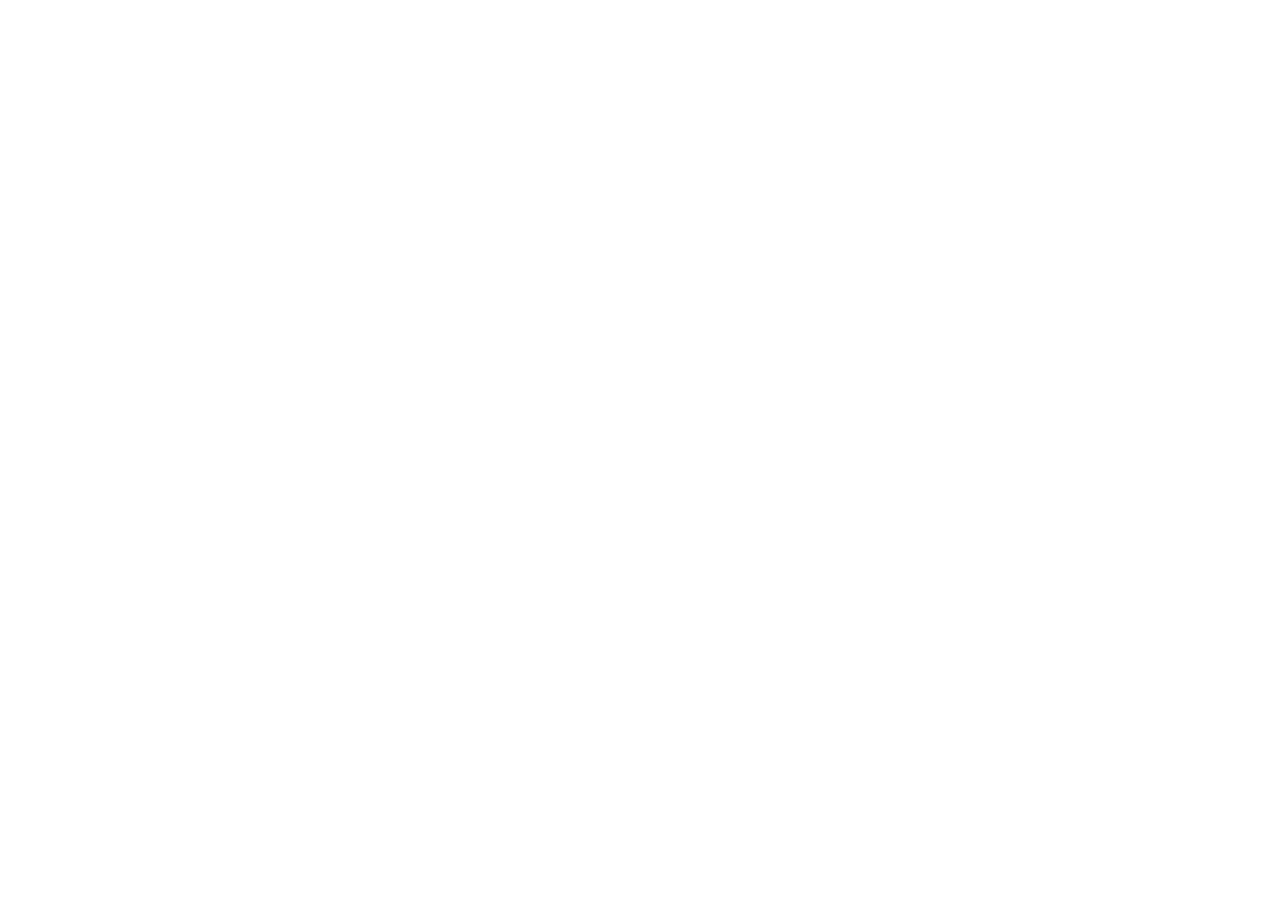
==== com IA/index.html @ d4864483 "Criando pastas e arquivos" ====
<!DOCTYPE html>
<html lang="en">
<head>
    <meta charset="UTF-8">
    <meta name="viewport" content="width=device-width, initial-scale=1.0">
    <title>Document</title>
</head>
<body>
    
</body>
</html>
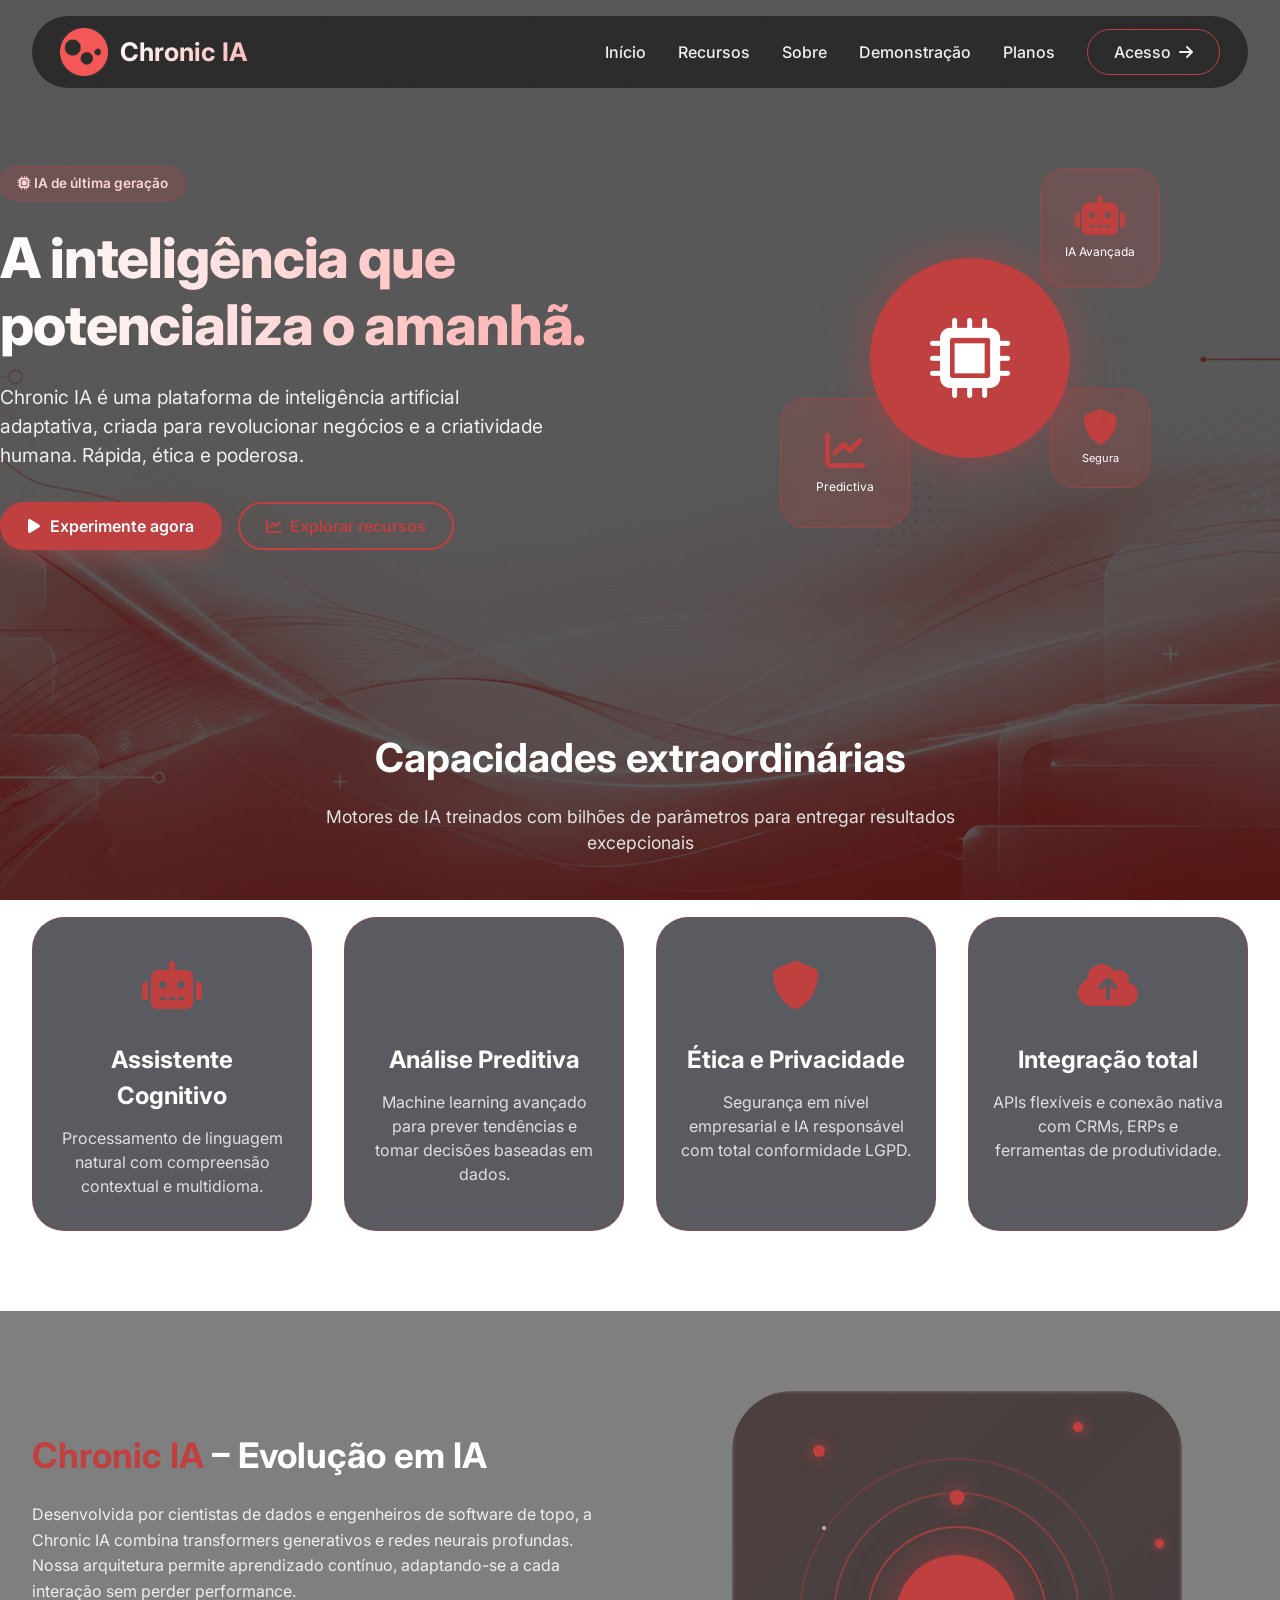
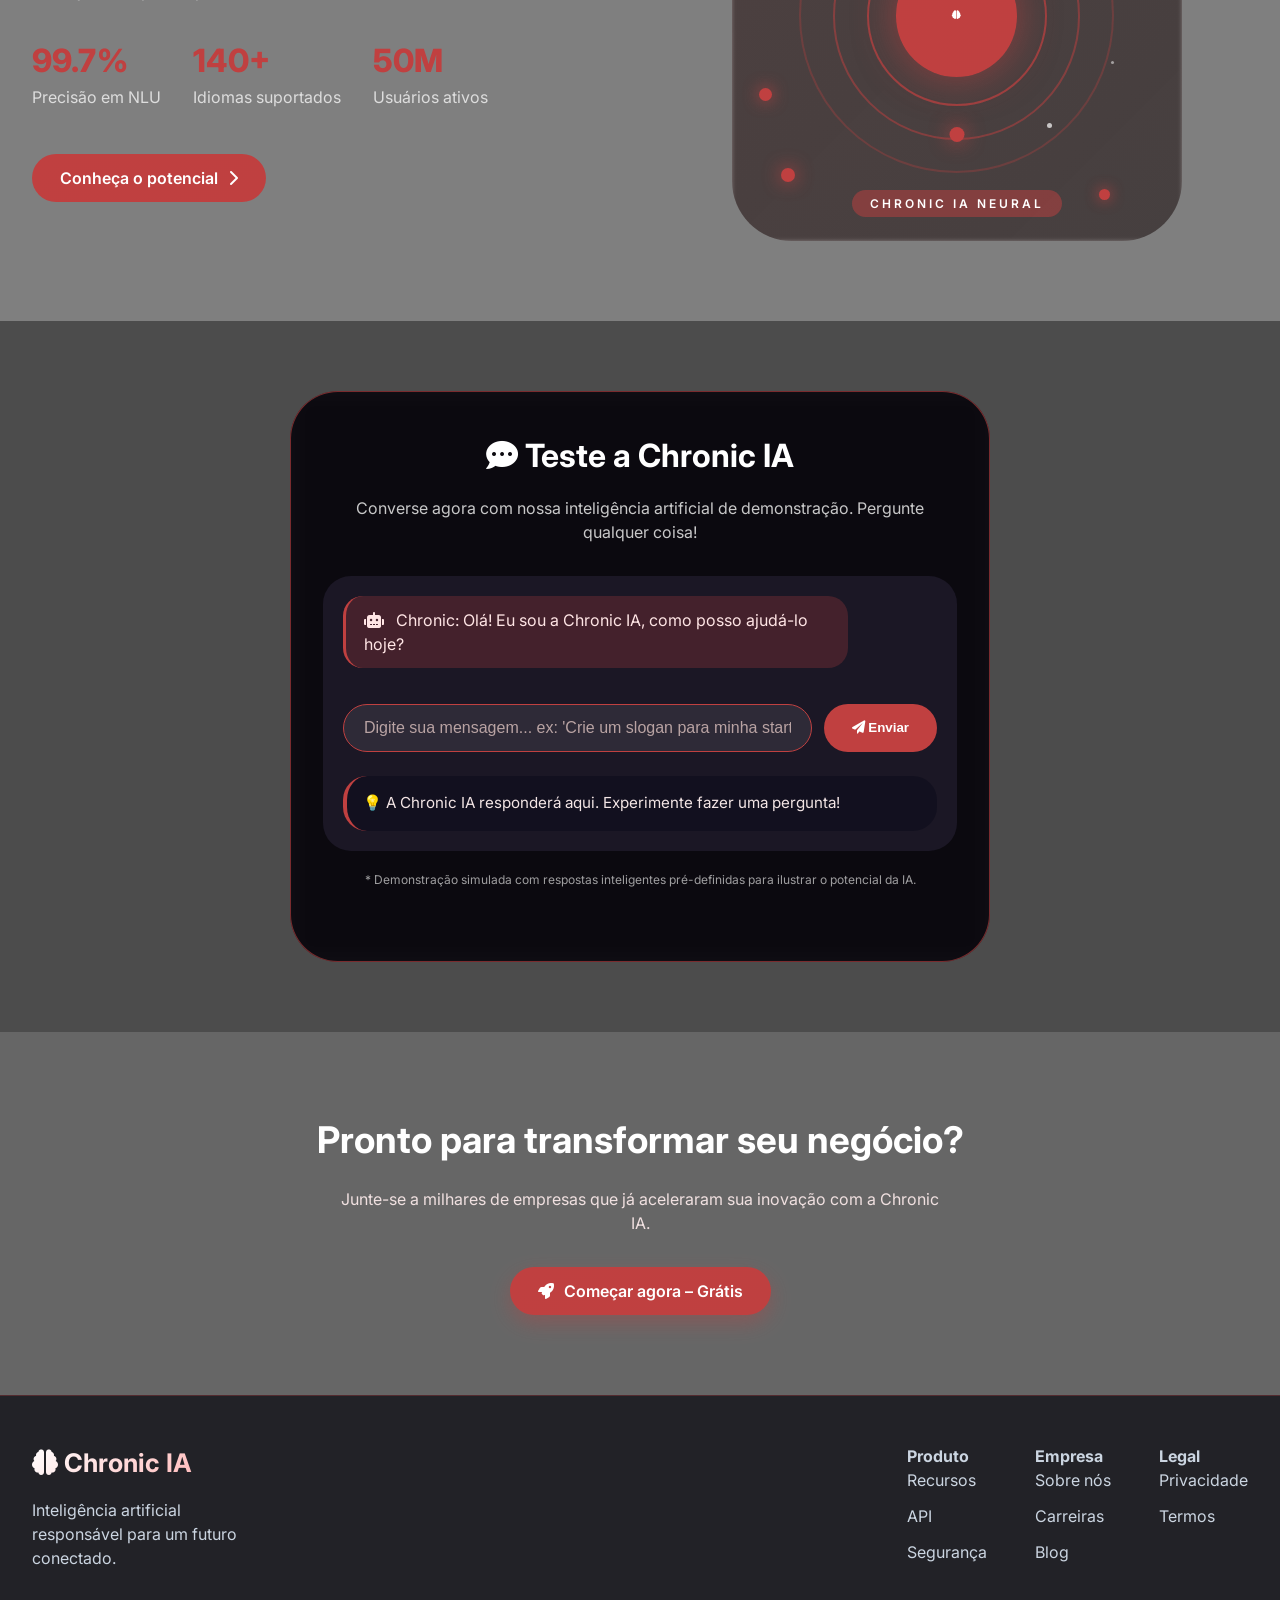
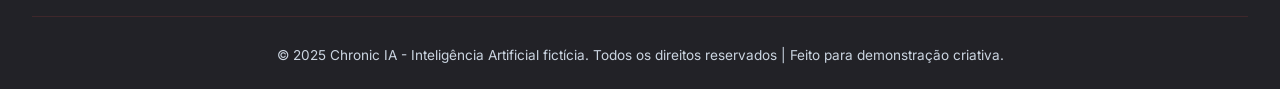
==== commit d6456c05: "Add files via upload Primeiro commit - Site Chronic IA completo" ====
--- a/com IA/index.html
+++ b/com IA/index.html
@@ -1,11 +1,861 @@
-<!DOCTYPE html>
-<html lang="en">
-<head>
-    <meta charset="UTF-8">
-    <meta name="viewport" content="width=device-width, initial-scale=1.0">
-    <title>Document</title>
-</head>
-<body>
-    
-</body>
+<!DOCTYPE html>
+<html lang="pt-br">
+<head>
+    <meta charset="UTF-8">
+    <meta name="viewport" content="width=device-width, initial-scale=1.0, user-scalable=yes">
+    <title>Chronic IA | Inteligência Artificial do Futuro</title>
+    <!-- Google Fonts para tipografia moderna -->
+    <link href="https://fonts.googleapis.com/css2?family=Inter:opsz,wght@14..32,300;14..32,400;14..32,600;14..32,700;14..32,800&display=swap" rel="stylesheet">
+    <!-- Font Awesome 6 (ícones) -->
+    <link rel="stylesheet" href="https://cdnjs.cloudflare.com/ajax/libs/font-awesome/6.0.0-beta3/css/all.min.css">
+    <style>
+        * {
+            margin: 0;
+            padding: 0;
+            box-sizing: border-box;
+        }
+
+        body {
+            font-family: 'Inter', sans-serif;
+            color: #1a202c;
+            line-height: 1.5;
+            scroll-behavior: smooth;
+            background-image: url("com IA/imagem/wallpaper.jpg");
+            background-size: cover;
+            background-position: center;
+            background-attachment: fixed;
+            background-repeat: no-repeat;
+            position: relative;
+        }
+
+        /* Overlay para melhor contraste do texto sobre o wallpaper */
+        body::before {
+            content: '';
+            position: fixed;
+            top: 0;
+            left: 0;
+            width: 100%;
+            height: 100%;
+            background: rgba(0, 0, 0, 0.65);
+            z-index: -1;
+        }
+
+        /* Para garantir que todo o conteúdo fique acima do overlay */
+        section, footer, .container, .navbar, .demo-section, .cta {
+            position: relative;
+            z-index: 2;
+        }
+
+        .container {
+            max-width: 1280px;
+            margin: 0 auto;
+            padding: 0 32px;
+        }
+
+        /* Botões globais */
+        .btn-primary {
+            display: inline-flex;
+            align-items: center;
+            gap: 10px;
+            background: linear-gradient(135deg, #c04040, #bf4040);
+            color: white;
+            font-weight: 600;
+            padding: 12px 28px;
+            border-radius: 40px;
+            text-decoration: none;
+            transition: all 0.3s ease;
+            box-shadow: 0 8px 20px rgba(192, 64, 64, 0.35);
+            border: none;
+            font-size: 1rem;
+            cursor: pointer;
+        }
+
+        .btn-primary:hover {
+            transform: translateY(-3px);
+            box-shadow: 0 15px 30px rgba(192, 64, 64, 0.5);
+            background: linear-gradient(135deg, #b33838, #a83535);
+        }
+
+        .btn-outline {
+            display: inline-flex;
+            align-items: center;
+            gap: 8px;
+            background: transparent;
+            border: 2px solid #c04040;
+            color: #c04040;
+            font-weight: 600;
+            padding: 10px 26px;
+            border-radius: 40px;
+            text-decoration: none;
+            transition: 0.2s;
+        }
+
+        .btn-outline:hover {
+            background: #c04040;
+            color: white;
+            border-color: #c04040;
+        }
+
+        /* Header / Navbar */
+        .navbar {
+            display: flex;
+            justify-content: space-between;
+            align-items: center;
+            flex-wrap: wrap;
+            background: rgba(0, 0, 0, 0.5);
+            backdrop-filter: blur(12px);
+            border-radius: 60px;
+            margin-top: 16px;
+            padding: 12px 28px;
+        }
+
+        .logo {
+            display: flex;
+            align-items: center;
+            gap: 12px;
+            font-size: 1.8rem;
+            font-weight: 800;
+        }
+
+        .logo-img {
+            height: 48px;
+            width: auto;
+            max-width: 180px;
+            object-fit: contain;
+            filter: brightness(1.1);
+        }
+
+        .logo i.fa-brain {
+            display: none;
+        }
+
+        .logo span {
+            font-size: 1.6rem;
+            font-weight: 700;
+            background: linear-gradient(135deg, #fff, #ffb6b6);
+            -webkit-background-clip: text;
+            background-clip: text;
+            color: transparent;
+        }
+
+        .nav-links {
+            display: flex;
+            gap: 32px;
+            align-items: center;
+            flex-wrap: wrap;
+        }
+
+        .nav-links a {
+            text-decoration: none;
+            font-weight: 500;
+            color: #f0f0f0;
+            transition: 0.2s;
+        }
+
+        .nav-links a:hover {
+            color: #ff9f9f;
+        }
+
+        /* Hero Section */
+        .hero {
+            padding: 60px 0 80px 0;
+            display: flex;
+            align-items: center;
+            flex-wrap: wrap;
+            justify-content: space-between;
+            gap: 40px;
+        }
+
+        .hero-content {
+            flex: 1;
+            min-width: 280px;
+            color: white;
+        }
+
+        .badge {
+            background: rgba(192, 64, 64, 0.2);
+            backdrop-filter: blur(4px);
+            color: #ffd6d6;
+            display: inline-block;
+            padding: 6px 16px;
+            border-radius: 40px;
+            font-size: 0.85rem;
+            font-weight: 600;
+            margin-bottom: 24px;
+            border: 1px solid rgba(192, 64, 64, 0.5);
+        }
+
+        .hero-content h1 {
+            font-size: 3.5rem;
+            font-weight: 800;
+            line-height: 1.2;
+            letter-spacing: -0.02em;
+            background: linear-gradient(to right, #ffffff, #ffaaaa);
+            -webkit-background-clip: text;
+            background-clip: text;
+            color: transparent;
+            margin-bottom: 24px;
+        }
+
+        .hero-content p {
+            font-size: 1.2rem;
+            color: #f0f0f0;
+            max-width: 550px;
+            margin-bottom: 32px;
+        }
+
+        .hero-buttons {
+            display: flex;
+            flex-wrap: wrap;
+            gap: 16px;
+        }
+
+        .hero-image {
+            flex: 1;
+            min-width: 280px;
+            display: flex;
+            justify-content: center;
+            align-items: center;
+        }
+
+        /* Features */
+        .features {
+            padding: 80px 0;
+        }
+
+        .section-header {
+            text-align: center;
+            max-width: 700px;
+            margin: 0 auto 60px auto;
+            color: white;
+        }
+
+        .section-header h2 {
+            font-size: 2.5rem;
+            font-weight: 700;
+            margin-bottom: 16px;
+            color: white;
+        }
+
+        .section-header p {
+            font-size: 1.1rem;
+            color: #e2e2e2;
+        }
+
+        .cards-grid {
+            display: grid;
+            grid-template-columns: repeat(auto-fit, minmax(280px, 1fr));
+            gap: 32px;
+        }
+
+        .card {
+            background: rgba(20, 20, 30, 0.7);
+            backdrop-filter: blur(12px);
+            border-radius: 32px;
+            padding: 32px 24px;
+            transition: all 0.3s;
+            border: 1px solid rgba(192, 64, 64, 0.4);
+            text-align: center;
+            color: white;
+        }
+
+        .card:hover {
+            transform: translateY(-8px);
+            border-color: #c04040;
+            background: rgba(30, 30, 45, 0.85);
+            box-shadow: 0 20px 30px -12px rgba(0, 0, 0, 0.4);
+        }
+
+        .card-icon {
+            font-size: 3rem;
+            color: #c04040;
+            margin-bottom: 20px;
+        }
+
+        .card h3 {
+            font-size: 1.5rem;
+            margin-bottom: 12px;
+            color: #fff;
+        }
+
+        .card p {
+            color: #e0e0e0;
+        }
+
+        /* About */
+        .about {
+            padding: 80px 0;
+            background: rgba(0, 0, 0, 0.5);
+            backdrop-filter: blur(8px);
+        }
+
+        .about-content {
+            display: flex;
+            flex-wrap: wrap;
+            align-items: center;
+            gap: 50px;
+        }
+
+        .about-text {
+            flex: 1;
+            color: white;
+        }
+
+        .about-text h2 {
+            font-size: 2.2rem;
+            margin-bottom: 20px;
+            color: white;
+        }
+
+        .about-text p {
+            color: #f0efef;
+            margin-bottom: 24px;
+            font-size: 1rem;
+            line-height: 1.6;
+        }
+
+        .stats {
+            display: flex;
+            gap: 32px;
+            margin: 32px 0 20px;
+            flex-wrap: wrap;
+        }
+
+        .stat-item h4 {
+            font-size: 2rem;
+            font-weight: 800;
+            color: #c04040;
+        }
+
+        .stat-item p {
+            color: #ddd;
+        }
+
+        .about-image {
+            flex: 1;
+            text-align: center;
+            display: flex;
+            justify-content: center;
+            align-items: center;
+        }
+
+        /* Demo */
+        .demo-section {
+            padding: 70px 20px;
+            background: rgba(0, 0, 0, 0.7);
+            backdrop-filter: blur(10px);
+            text-align: center;
+        }
+
+        .demo-card {
+            max-width: 700px;
+            margin: 0 auto;
+            background: rgba(10, 8, 15, 0.85);
+            backdrop-filter: blur(10px);
+            border-radius: 48px;
+            padding: 40px 32px;
+            border: 1px solid rgba(192, 64, 64, 0.6);
+        }
+
+        .demo-card h2 {
+            font-size: 2rem;
+            margin-bottom: 16px;
+            color: white;
+        }
+
+        .demo-card p {
+            opacity: 0.9;
+            margin-bottom: 32px;
+            color: #ddd;
+        }
+
+        .chat-simulator {
+            background: #1e1a2ae0;
+            border-radius: 28px;
+            padding: 20px;
+            text-align: left;
+        }
+
+        .message-bot {
+            background: rgba(192, 64, 64, 0.25);
+            padding: 12px 18px;
+            border-radius: 20px;
+            margin-bottom: 20px;
+            display: inline-block;
+            max-width: 85%;
+            color: #ffe5e5;
+            border-left: 3px solid #c04040;
+        }
+
+        .input-group {
+            display: flex;
+            gap: 12px;
+            margin-top: 16px;
+        }
+
+        .input-group input {
+            flex: 1;
+            padding: 14px 20px;
+            border-radius: 60px;
+            border: none;
+            background: #ffffff15;
+            color: white;
+            font-size: 1rem;
+            outline: none;
+            border: 1px solid #c04040;
+        }
+
+        .input-group input::placeholder {
+            color: #b9a3a3;
+        }
+
+        .input-group button {
+            background: #c04040;
+            border: none;
+            border-radius: 60px;
+            padding: 0 28px;
+            color: white;
+            font-weight: bold;
+            cursor: pointer;
+            transition: 0.2s;
+        }
+
+        .input-group button:hover {
+            background: #bf4040;
+            transform: scale(1.02);
+        }
+
+        .response-area {
+            margin-top: 24px;
+            background: #0a0a1a80;
+            border-radius: 24px;
+            padding: 16px;
+            font-size: 0.95rem;
+            border-left: 4px solid #c04040;
+            color: #f3e5e5;
+        }
+
+        /* CTA */
+        .cta {
+            padding: 80px 20px;
+            text-align: center;
+            background: rgba(0, 0, 0, 0.6);
+            backdrop-filter: blur(4px);
+        }
+
+        .cta h2 {
+            font-size: 2.3rem;
+            margin-bottom: 20px;
+            color: white;
+        }
+
+        .cta p {
+            color: #f0e0e0;
+        }
+
+        /* Footer */
+        footer {
+            background: #0a0a10e6;
+            backdrop-filter: blur(8px);
+            color: #cbd5e1;
+            padding: 48px 0 24px;
+            border-top: 1px solid #c0404050;
+        }
+
+        .footer-grid {
+            display: flex;
+            flex-wrap: wrap;
+            justify-content: space-between;
+            gap: 40px;
+            margin-bottom: 40px;
+        }
+
+        .footer-logo {
+            font-size: 1.6rem;
+            font-weight: bold;
+            background: linear-gradient(135deg, #ffffff, #ffa0a0);
+            -webkit-background-clip: text;
+            background-clip: text;
+            color: transparent;
+        }
+
+        .footer-links {
+            display: flex;
+            gap: 48px;
+            flex-wrap: wrap;
+        }
+
+        .footer-links div a {
+            display: block;
+            color: #cbd5e1;
+            text-decoration: none;
+            margin-bottom: 12px;
+            transition: 0.2s;
+        }
+
+        .footer-links div a:hover {
+            color: #f0a0a0;
+        }
+
+        .copyright {
+            text-align: center;
+            border-top: 1px solid #c0404030;
+            padding-top: 28px;
+            font-size: 0.85rem;
+        }
+
+        /* Responsivo */
+        @media (max-width: 768px) {
+            .navbar {
+                flex-direction: column;
+                gap: 20px;
+                margin: 10px;
+            }
+            .nav-links {
+                justify-content: center;
+            }
+            .hero-content h1 {
+                font-size: 2.4rem;
+            }
+            .hero {
+                text-align: center;
+                justify-content: center;
+            }
+            .hero-buttons {
+                justify-content: center;
+            }
+            .stats {
+                justify-content: center;
+            }
+            .about-content {
+                text-align: center;
+                flex-direction: column-reverse;
+            }
+            .hero-image {
+                margin-top: 20px;
+            }
+            .about-image {
+                margin-top: 30px;
+            }
+        }
+
+        /* Animações */
+        @keyframes spin {
+            from { transform: rotate(0deg); }
+            to { transform: rotate(360deg); }
+        }
+        
+        @keyframes spinReverse {
+            from { transform: rotate(360deg); }
+            to { transform: rotate(0deg); }
+        }
+        
+        @keyframes pulseCenter {
+            0%, 100% { transform: scale(1); }
+            50% { transform: scale(1.08); box-shadow: 0 0 60px rgba(192,64,64,0.8); }
+        }
+        
+        @keyframes glow {
+            0%, 100% { opacity: 0.3; transform: scale(1); }
+            50% { opacity: 1; transform: scale(1.3); box-shadow: 0 0 25px #c04040; }
+        }
+        
+        @keyframes floatParticle {
+            0%, 100% { transform: translateY(0px) translateX(0px); opacity: 0.3; }
+            50% { transform: translateY(-15px) translateX(10px); opacity: 1; }
+        }
+        
+        @keyframes pulse {
+            0%, 100% { transform: translate(-50%, -50%) scale(1); }
+            50% { transform: translate(-50%, -50%) scale(1.05); }
+        }
+        
+        @keyframes floatCard1 {
+            0%, 100% { transform: translateY(0px) rotate(0deg); }
+            50% { transform: translateY(-15px) rotate(5deg); }
+        }
+        
+        @keyframes floatCard2 {
+            0%, 100% { transform: translateY(0px) rotate(0deg); }
+            50% { transform: translateY(-12px) rotate(-3deg); }
+        }
+        
+        @keyframes floatCard3 {
+            0%, 100% { transform: translateY(0px) rotate(0deg); }
+            50% { transform: translateY(-10px) rotate(4deg); }
+        }
+    </style>
+</head>
+<body>
+
+    <!-- Header / Navegação -->
+    <div class="container">
+        <div class="navbar">
+            <div class="logo">
+                <img src="com IA/imagem/logo.png.png" alt="Logo Chronic IA" class="logo-img">
+                <i class="fas fa-brain"></i>
+                <span>Chronic IA</span>
+            </div>
+            <div class="nav-links">
+                <a href="#home">Início</a>
+                <a href="#features">Recursos</a>
+                <a href="#about">Sobre</a>
+                <a href="#demo">Demonstração</a>
+                <a href="planos.html">Planos</a>
+                <a href="login.html" class="btn-outline" style="border-width:1.5px">Acesso <i class="fas fa-arrow-right"></i></a>
+            </div>
+        </div>
+    </div>
+
+    <!-- Hero Section (home) -->
+    <section id="home">
+        <div class="container hero">
+            <div class="hero-content">
+                <div class="badge">
+                    <i class="fas fa-microchip"></i> IA de última geração
+                </div>
+                <h1>A inteligência que<br> potencializa o amanhã.</h1>
+                <p>Chronic IA é uma plataforma de inteligência artificial adaptativa, criada para revolucionar negócios e a criatividade humana. Rápida, ética e poderosa.</p>
+                <div class="hero-buttons">
+                    <a href="#demo" class="btn-primary"><i class="fas fa-play"></i> Experimente agora</a>
+                    <a href="#features" class="btn-outline"><i class="fas fa-chart-line"></i> Explorar recursos</a>
+                </div>
+            </div>
+            <div class="hero-image">
+                <div style="position: relative; width: 420px; height: 420px; max-width: 100%;">
+                    <!-- Círculo central -->
+                    <div style="position: absolute; top: 50%; left: 50%; transform: translate(-50%, -50%); width: 200px; height: 200px; background: linear-gradient(135deg, #c04040, #bf4040); border-radius: 50%; display: flex; justify-content: center; align-items: center; box-shadow: 0 0 50px rgba(192, 64, 64, 0.5); animation: pulse 2s ease-in-out infinite; z-index: 2;">
+                        <i class="fas fa-microchip" style="font-size: 80px; color: white;"></i>
+                    </div>
+                    
+                    <!-- Card 1 -->
+                    <div style="position: absolute; top: 20px; right: 20px; width: 120px; height: 120px; background: rgba(192, 64, 64, 0.2); backdrop-filter: blur(10px); border-radius: 25px; border: 1px solid rgba(192, 64, 64, 0.5); display: flex; flex-direction: column; justify-content: center; align-items: center; animation: floatCard1 4s ease-in-out infinite;">
+                        <i class="fas fa-robot" style="font-size: 40px; color: #c04040;"></i>
+                        <span style="color: white; font-size: 12px; margin-top: 8px;">IA Avançada</span>
+                    </div>
+                    
+                    <!-- Card 2 -->
+                    <div style="position: absolute; bottom: 40px; left: 20px; width: 130px; height: 130px; background: rgba(192, 64, 64, 0.2); backdrop-filter: blur(10px); border-radius: 25px; border: 1px solid rgba(192, 64, 64, 0.5); display: flex; flex-direction: column; justify-content: center; align-items: center; animation: floatCard2 5s ease-in-out infinite;">
+                        <i class="fas fa-chart-line" style="font-size: 40px; color: #c04040;"></i>
+                        <span style="color: white; font-size: 12px; margin-top: 8px;">Predictiva</span>
+                    </div>
+                    
+                    <!-- Card 3 -->
+                    <div style="position: absolute; bottom: 80px; right: 30px; width: 100px; height: 100px; background: rgba(192, 64, 64, 0.2); backdrop-filter: blur(10px); border-radius: 25px; border: 1px solid rgba(192, 64, 64, 0.5); display: flex; flex-direction: column; justify-content: center; align-items: center; animation: floatCard3 3.5s ease-in-out infinite;">
+                        <i class="fas fa-shield-alt" style="font-size: 35px; color: #c04040;"></i>
+                        <span style="color: white; font-size: 11px; margin-top: 6px;">Segura</span>
+                    </div>
+                </div>
+            </div>
+        </div>
+    </section>
+
+    <!-- Recursos principais -->
+    <section id="features" class="features">
+        <div class="container">
+            <div class="section-header">
+                <h2>Capacidades extraordinárias</h2>
+                <p>Motores de IA treinados com bilhões de parâmetros para entregar resultados excepcionais</p>
+            </div>
+            <div class="cards-grid">
+                <div class="card">
+                    <div class="card-icon"><i class="fas fa-robot"></i></div>
+                    <h3>Assistente Cognitivo</h3>
+                    <p>Processamento de linguagem natural com compreensão contextual e multidioma.</p>
+                </div>
+                <div class="card">
+                    <div class="card-icon"><i class="fas fa-chart-network"></i></div>
+                    <h3>Análise Preditiva</h3>
+                    <p>Machine learning avançado para prever tendências e tomar decisões baseadas em dados.</p>
+                </div>
+                <div class="card">
+                    <div class="card-icon"><i class="fas fa-shield-alt"></i></div>
+                    <h3>Ética e Privacidade</h3>
+                    <p>Segurança em nível empresarial e IA responsável com total conformidade LGPD.</p>
+                </div>
+                <div class="card">
+                    <div class="card-icon"><i class="fas fa-cloud-upload-alt"></i></div>
+                    <h3>Integração total</h3>
+                    <p>APIs flexíveis e conexão nativa com CRMs, ERPs e ferramentas de produtividade.</p>
+                </div>
+            </div>
+        </div>
+    </section>
+
+    <!-- Sobre a IA (estatísticas) -->
+    <section id="about" class="about">
+        <div class="container about-content">
+            <div class="about-text">
+                <h2><span style="color:#c04040;">Chronic IA</span> – Evolução em IA</h2>
+                <p>Desenvolvida por cientistas de dados e engenheiros de software de topo, a Chronic IA combina transformers generativos e redes neurais profundas. Nossa arquitetura permite aprendizado contínuo, adaptando-se a cada interação sem perder performance.</p>
+                <div class="stats">
+                    <div class="stat-item"><h4>99.7%</h4><p>Precisão em NLU</p></div>
+                    <div class="stat-item"><h4>140+</h4><p>Idiomas suportados</p></div>
+                    <div class="stat-item"><h4>50M</h4><p>Usuários ativos</p></div>
+                </div>
+                <a href="#demo" class="btn-primary" style="background: linear-gradient(135deg, #c04040, #bf4040); box-shadow: none;">Conheça o potencial <i class="fas fa-chevron-right"></i></a>
+            </div>
+            
+            <!-- Ilustração animada -->
+            <div class="about-image">
+                <div style="width: 100%; max-width: 450px; height: auto; aspect-ratio: 1/1; background: linear-gradient(135deg, rgba(192,64,64,0.1), rgba(191,64,64,0.05)); border-radius: 60px; display: flex; flex-direction: column; justify-content: center; align-items: center; position: relative; overflow: hidden; backdrop-filter: blur(2px);">
+                    
+                    <!-- Anéis giratórios -->
+                    <div style="position: absolute; width: 70%; height: 70%; border: 2px solid rgba(192,64,64,0.3); border-radius: 50%; animation: spin 8s linear infinite;"></div>
+                    <div style="position: absolute; width: 55%; height: 55%; border: 2px solid rgba(192,64,64,0.5); border-radius: 50%; animation: spinReverse 6s linear infinite;"></div>
+                    <div style="position: absolute; width: 40%; height: 40%; border: 2px solid rgba(192,64,64,0.7); border-radius: 50%; animation: spin 4s linear infinite;"></div>
+                    
+                    <!-- Círculo central -->
+                    <div style="position: absolute; width: 27%; height: 27%; background: linear-gradient(135deg, #c04040, #bf4040); border-radius: 50%; display: flex; justify-content: center; align-items: center; animation: pulseCenter 2s ease-in-out infinite; box-shadow: 0 0 40px rgba(192,64,64,0.6);">
+                        <i class="fas fa-brain" style="font-size: 55%; color: white;"></i>
+                    </div>
+                    
+                    <!-- Nós da rede neural -->
+                    <div style="position: absolute; top: 12%; left: 18%; width: 12px; height: 12px; background: #c04040; border-radius: 50%; box-shadow: 0 0 15px #c04040; animation: glow 1.5s ease-in-out infinite;"></div>
+                    <div style="position: absolute; top: 7%; right: 22%; width: 10px; height: 10px; background: #c04040; border-radius: 50%; box-shadow: 0 0 12px #c04040; animation: glow 1.8s ease-in-out infinite 0.3s;"></div>
+                    <div style="position: absolute; bottom: 13%; left: 11%; width: 14px; height: 14px; background: #c04040; border-radius: 50%; box-shadow: 0 0 18px #c04040; animation: glow 2s ease-in-out infinite 0.6s;"></div>
+                    <div style="position: absolute; bottom: 9%; right: 16%; width: 11px; height: 11px; background: #c04040; border-radius: 50%; box-shadow: 0 0 14px #c04040; animation: glow 1.6s ease-in-out infinite 0.9s;"></div>
+                    <div style="position: absolute; top: 33%; right: 4%; width: 9px; height: 9px; background: #c04040; border-radius: 50%; box-shadow: 0 0 10px #c04040; animation: glow 2.2s ease-in-out infinite 1.2s;"></div>
+                    <div style="position: absolute; bottom: 31%; left: 6%; width: 13px; height: 13px; background: #c04040; border-radius: 50%; box-shadow: 0 0 16px #c04040; animation: glow 1.9s ease-in-out infinite 0.5s;"></div>
+                    <div style="position: absolute; top: 22%; left: 50%; transform: translateX(-50%); width: 15px; height: 15px; background: #c04040; border-radius: 50%; box-shadow: 0 0 20px #c04040; animation: glow 1.4s ease-in-out infinite 0.2s;"></div>
+                    <div style="position: absolute; bottom: 22%; left: 50%; transform: translateX(-50%); width: 15px; height: 15px; background: #c04040; border-radius: 50%; box-shadow: 0 0 20px #c04040; animation: glow 1.7s ease-in-out infinite 0.8s;"></div>
+                    
+                    <!-- Partículas -->
+                    <div style="position: absolute; top: 30%; left: 20%; width: 4px; height: 4px; background: white; border-radius: 50%; opacity: 0.6; animation: floatParticle 3s ease-in-out infinite;"></div>
+                    <div style="position: absolute; top: 60%; right: 15%; width: 3px; height: 3px; background: white; border-radius: 50%; opacity: 0.5; animation: floatParticle 4s ease-in-out infinite 1s;"></div>
+                    <div style="position: absolute; bottom: 25%; left: 70%; width: 5px; height: 5px; background: white; border-radius: 50%; opacity: 0.7; animation: floatParticle 3.5s ease-in-out infinite 2s;"></div>
+                    
+                    <!-- Texto -->
+                    <div style="position: absolute; bottom: 6%; text-align: center; z-index: 10;">
+                        <span style="color: white; font-size: 12px; font-weight: 600; letter-spacing: 3px; background: rgba(192,64,64,0.5); padding: 6px 18px; border-radius: 40px; backdrop-filter: blur(4px);">CHRONIC IA NEURAL</span>
+                    </div>
+                </div>
+            </div>
+        </div>
+    </section>
+
+    <!-- Demonstração interativa -->
+    <section id="demo" class="demo-section">
+        <div class="demo-card">
+            <h2><i class="fas fa-comment-dots"></i> Teste a Chronic IA</h2>
+            <p>Converse agora com nossa inteligência artificial de demonstração. Pergunte qualquer coisa!</p>
+            <div class="chat-simulator">
+                <div class="message-bot">
+                    <i class="fas fa-robot" style="margin-right: 8px;"></i> Chronic: Olá! Eu sou a Chronic IA, como posso ajudá-lo hoje?
+                </div>
+                <div class="input-group">
+                    <input type="text" id="userQuestion" placeholder="Digite sua mensagem... ex: 'Crie um slogan para minha startup'" autocomplete="off">
+                    <button id="askBtn"><i class="fas fa-paper-plane"></i> Enviar</button>
+                </div>
+                <div class="response-area" id="responseBox">
+                    💡 A Chronic IA responderá aqui. Experimente fazer uma pergunta!
+                </div>
+            </div>
+            <p style="font-size: 0.75rem; margin-top: 20px; opacity: 0.7;">* Demonstração simulada com respostas inteligentes pré-definidas para ilustrar o potencial da IA.</p>
+        </div>
+    </section>
+
+    <!-- Call to Action -->
+    <section id="contact" class="cta">
+        <div class="container">
+            <h2>Pronto para transformar seu negócio?</h2>
+            <p style="max-width: 600px; margin: 0 auto 32px; color:#f0e0e0;">Junte-se a milhares de empresas que já aceleraram sua inovação com a Chronic IA.</p>
+            <a href="#" class="btn-primary"><i class="fas fa-rocket"></i> Começar agora – Grátis</a>
+        </div>
+    </section>
+
+    <!-- Footer -->
+    <footer>
+        <div class="container">
+            <div class="footer-grid">
+                <div>
+                    <div class="footer-logo"><i class="fas fa-brain"></i> Chronic IA</div>
+                    <p style="margin-top: 16px; max-width: 240px;">Inteligência artificial responsável para um futuro conectado.</p>
+                </div>
+                <div class="footer-links">
+                    <div>
+                        <strong>Produto</strong>
+                        <a href="#">Recursos</a>
+                        <a href="#">API</a>
+                        <a href="#">Segurança</a>
+                    </div>
+                    <div>
+                        <strong>Empresa</strong>
+                        <a href="#">Sobre nós</a>
+                        <a href="#">Carreiras</a>
+                        <a href="#">Blog</a>
+                    </div>
+                    <div>
+                        <strong>Legal</strong>
+                        <a href="#">Privacidade</a>
+                        <a href="#">Termos</a>
+                    </div>
+                </div>
+            </div>
+            <div class="copyright">
+                &copy; 2025 Chronic IA - Inteligência Artificial fictícia. Todos os direitos reservados | Feito para demonstração criativa.
+            </div>
+        </div>
+    </footer>
+
+    <!-- Script -->
+    <script>
+        (function(){
+            const inputField = document.getElementById('userQuestion');
+            const askButton = document.getElementById('askBtn');
+            const responseDiv = document.getElementById('responseBox');
+
+            function getSimulatedAIResponse(question) {
+                const lowerQuestion = question.toLowerCase();
+                if (lowerQuestion.includes('olá') || lowerQuestion.includes('oi') || lowerQuestion.includes('opa')) {
+                    return "👋 Olá! Sou a Chronic IA, prazer em interagir. Como posso potencializar sua ideia hoje?";
+                }
+                if (lowerQuestion.includes('slogan') || lowerQuestion.includes('startup') || lowerQuestion.includes('criar')) {
+                    return "✨ Claro! Que tal: 'Inove sem limites, transforme o amanhã.' ou 'Soluções inteligentes, resultados extraordinários.' Posso gerar mais opções sob demanda!";
+                }
+                if (lowerQuestion.includes('preço') || lowerQuestion.includes('custo') || lowerQuestion.includes('valor')) {
+                    return "💎 Temos planos gratuitos e empresariais. O plano Free dá acesso a até 1000 interações/mês. Entre em contato com vendas para custom enterprise!";
+                }
+                if (lowerQuestion.includes('integral') || lowerQuestion.includes('api') || lowerQuestion.includes('conectar')) {
+                    return "🔌 API RESTful poderosa, documentação completa e SDKs em Python, JS e Java. Integração simples em menos de 15 minutos.";
+                }
+                if (lowerQuestion.includes('étic') || lowerQuestion.includes('segurança') || lowerQuestion.includes('dados')) {
+                    return "🛡️ A Chronic IA segue padrões globais de privacidade, com criptografia ponta a ponta e auditoria algorítmica para garantir justiça e transparência.";
+                }
+                if (lowerQuestion.includes('exemplo') || lowerQuestion.includes('mostre')) {
+                    return "📊 Por exemplo: Posso extrair insights de textos longos, gerar resumos executivos, criar imagens conceituais e prever séries temporais. O que deseja ver?";
+                }
+                if (lowerQuestion.includes('obrigado') || lowerQuestion.includes('valeu')) {
+                    return "🙏 Por nada! Estou aqui para ajudar a revolucionar sua experiência com IA. Continue explorando!";
+                }
+                if (lowerQuestion.includes('quem é você') || lowerQuestion.includes('criador')) {
+                    return "🧠 Sou Chronic IA, uma inteligência artificial de próxima geração desenvolvida pela Chronic Labs (fictício), combinando deep learning e arquitetura neural avançada.";
+                }
+                return "🤖 Interessante! A Chronic IA entende sua pergunta e está constantemente evoluindo. Para uma resposta mais detalhada, acesse nossa documentação ou agende uma demonstração. Que tal eu sugerir integrar IA no seu fluxo de trabalho?";
+            }
+
+            function handleAsk() {
+                let question = inputField.value.trim();
+                if (question === "") {
+                    responseDiv.innerHTML = "⚠️ Por favor, digite uma mensagem para conversar com a Chronic IA.";
+                    return;
+                }
+                responseDiv.innerHTML = "<i class='fas fa-circle-notch fa-spin'></i> Chronic IA está pensando...";
+                setTimeout(() => {
+                    const answer = getSimulatedAIResponse(question);
+                    responseDiv.innerHTML = `<i class="fas fa-robot" style="margin-right: 6px;"></i> <strong>Chronic IA:</strong> ${answer}`;
+                    inputField.value = '';
+                }, 300);
+            }
+
+            askButton.addEventListener('click', handleAsk);
+            inputField.addEventListener('keypress', function(e) {
+                if (e.key === 'Enter') {
+                    e.preventDefault();
+                    handleAsk();
+                }
+            });
+        })();
+    </script>
+</body>
 </html>
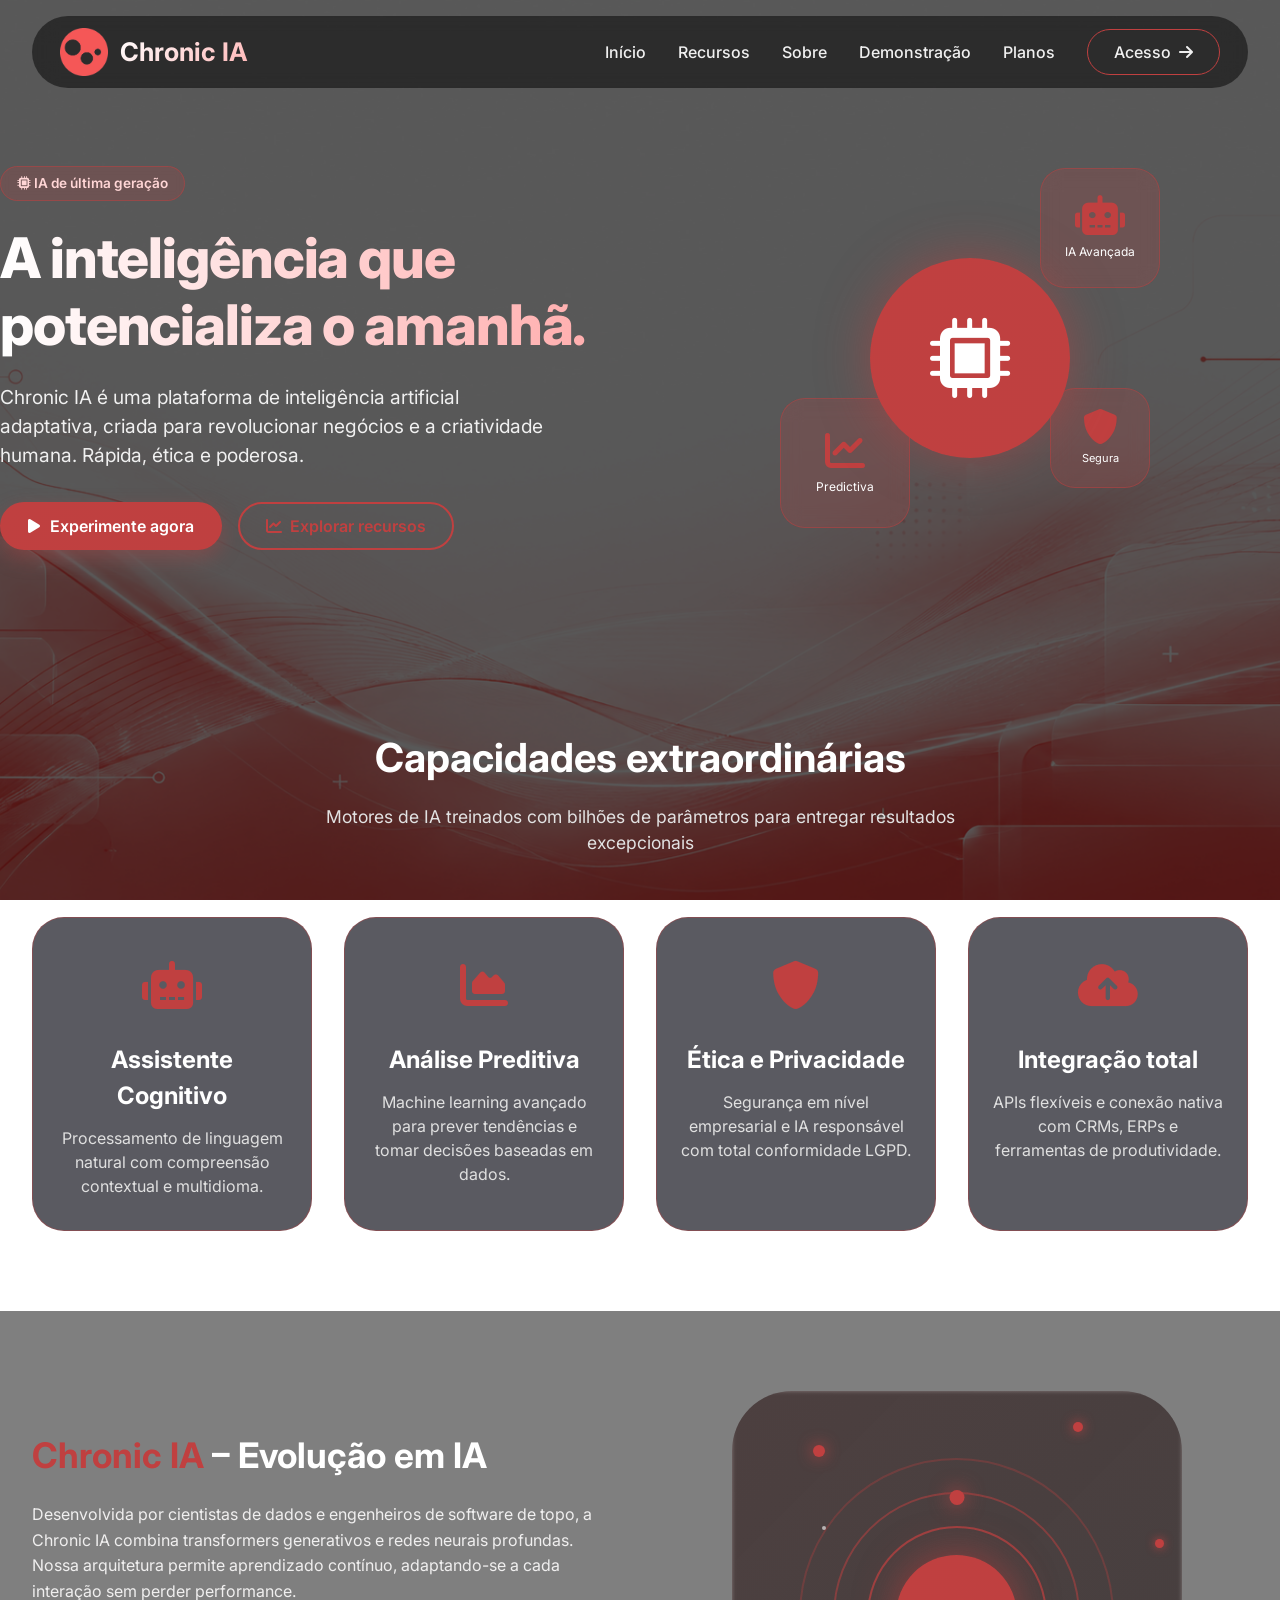
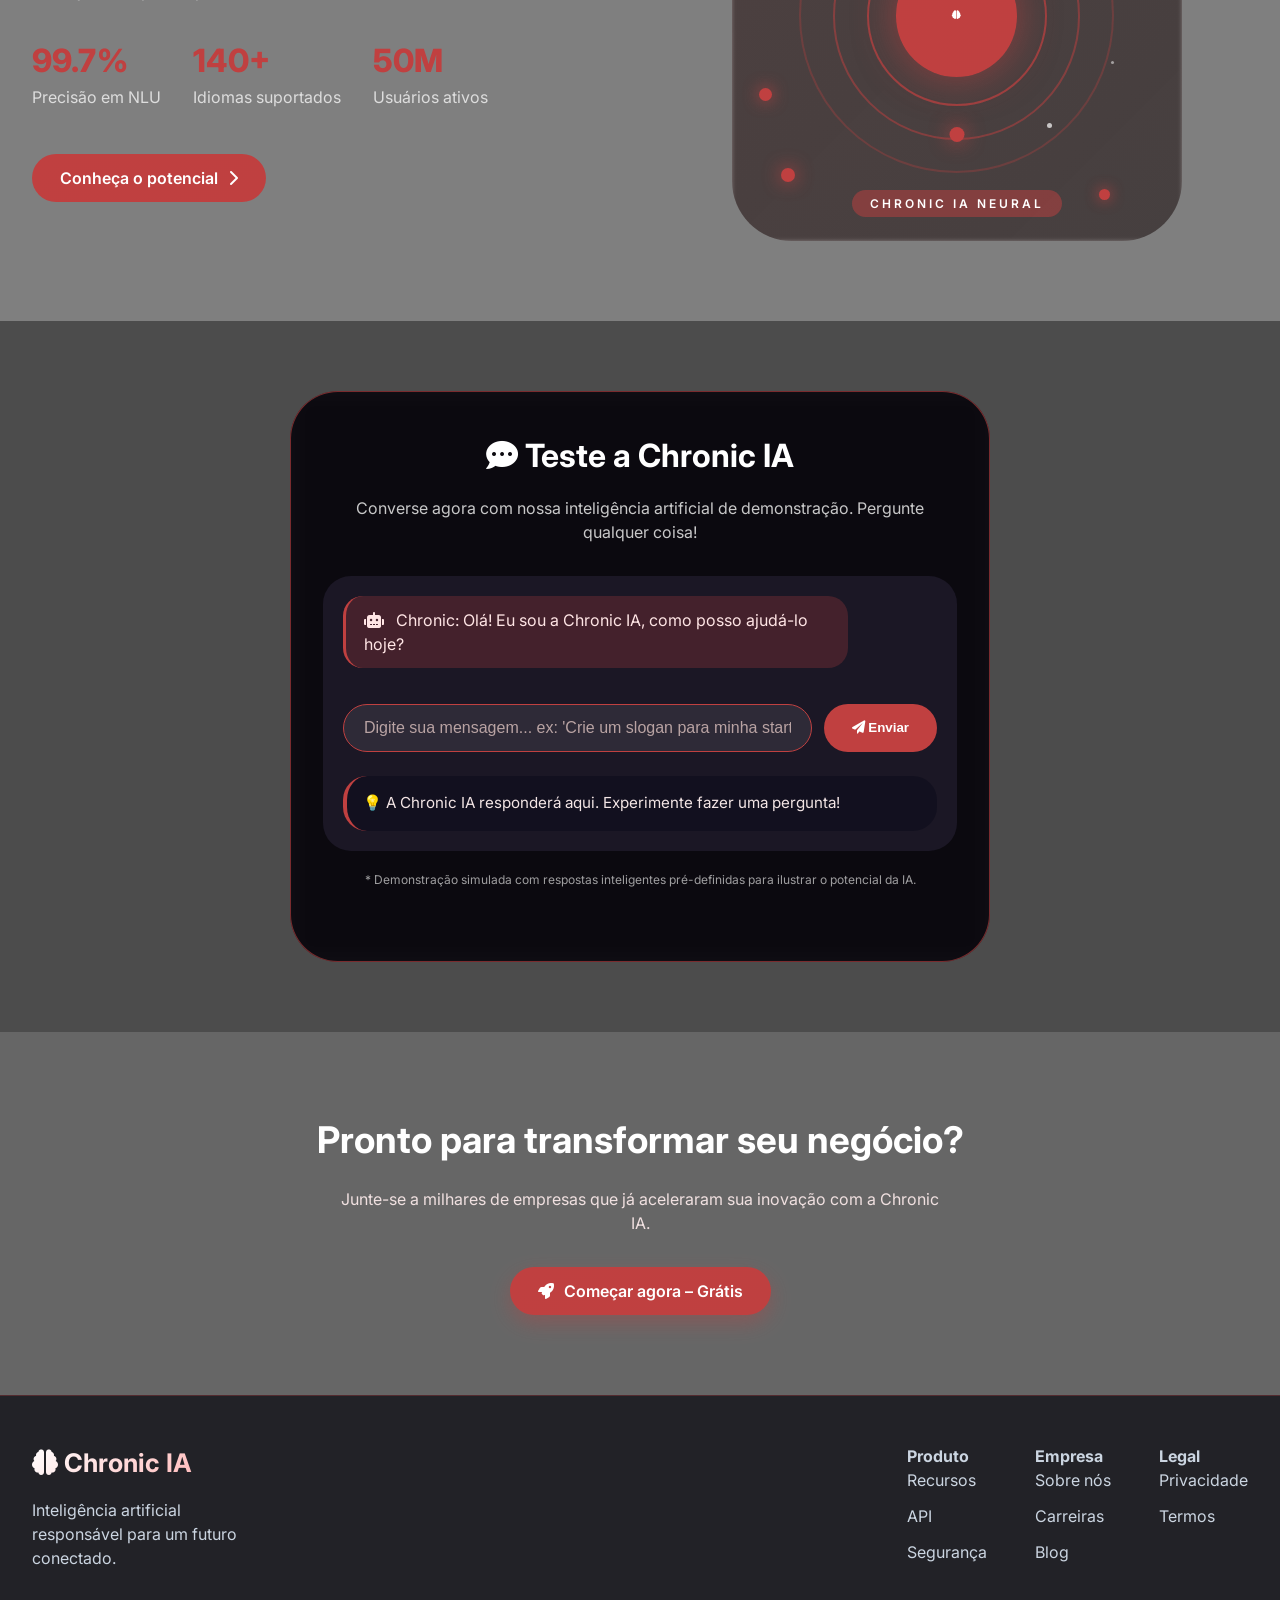
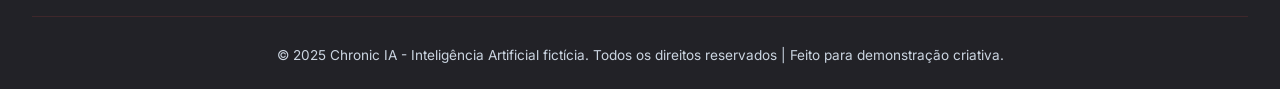
==== commit 98530925: "Commit final - com os arquivos que o gustavo enivou" ====
--- a/com IA/index.html
+++ b/com IA/index.html
@@ -20,7 +20,7 @@
             color: #1a202c;
             line-height: 1.5;
             scroll-behavior: smooth;
-            background-image: url("com IA/imagem/wallpaper.jpg");
+            background-image: url("../public/wallpaper.png");
             background-size: cover;
             background-position: center;
             background-attachment: fixed;
@@ -592,7 +592,7 @@
     <div class="container">
         <div class="navbar">
             <div class="logo">
-                <img src="com IA/imagem/logo.png.png" alt="Logo Chronic IA" class="logo-img">
+                <img src="../public/icon.png" alt="Logo Chronic IA" class="logo-img">
                 <i class="fas fa-brain"></i>
                 <span>Chronic IA</span>
             </div>
@@ -664,7 +664,7 @@
                     <p>Processamento de linguagem natural com compreensão contextual e multidioma.</p>
                 </div>
                 <div class="card">
-                    <div class="card-icon"><i class="fas fa-chart-network"></i></div>
+                    <div class="card-icon"> <i class="fa-solid fa-chart-area"></i> </div>
                     <h3>Análise Preditiva</h3>
                     <p>Machine learning avançado para prever tendências e tomar decisões baseadas em dados.</p>
                 </div>
@@ -797,65 +797,5 @@
             </div>
         </div>
     </footer>
-
-    <!-- Script -->
-    <script>
-        (function(){
-            const inputField = document.getElementById('userQuestion');
-            const askButton = document.getElementById('askBtn');
-            const responseDiv = document.getElementById('responseBox');
-
-            function getSimulatedAIResponse(question) {
-                const lowerQuestion = question.toLowerCase();
-                if (lowerQuestion.includes('olá') || lowerQuestion.includes('oi') || lowerQuestion.includes('opa')) {
-                    return "👋 Olá! Sou a Chronic IA, prazer em interagir. Como posso potencializar sua ideia hoje?";
-                }
-                if (lowerQuestion.includes('slogan') || lowerQuestion.includes('startup') || lowerQuestion.includes('criar')) {
-                    return "✨ Claro! Que tal: 'Inove sem limites, transforme o amanhã.' ou 'Soluções inteligentes, resultados extraordinários.' Posso gerar mais opções sob demanda!";
-                }
-                if (lowerQuestion.includes('preço') || lowerQuestion.includes('custo') || lowerQuestion.includes('valor')) {
-                    return "💎 Temos planos gratuitos e empresariais. O plano Free dá acesso a até 1000 interações/mês. Entre em contato com vendas para custom enterprise!";
-                }
-                if (lowerQuestion.includes('integral') || lowerQuestion.includes('api') || lowerQuestion.includes('conectar')) {
-                    return "🔌 API RESTful poderosa, documentação completa e SDKs em Python, JS e Java. Integração simples em menos de 15 minutos.";
-                }
-                if (lowerQuestion.includes('étic') || lowerQuestion.includes('segurança') || lowerQuestion.includes('dados')) {
-                    return "🛡️ A Chronic IA segue padrões globais de privacidade, com criptografia ponta a ponta e auditoria algorítmica para garantir justiça e transparência.";
-                }
-                if (lowerQuestion.includes('exemplo') || lowerQuestion.includes('mostre')) {
-                    return "📊 Por exemplo: Posso extrair insights de textos longos, gerar resumos executivos, criar imagens conceituais e prever séries temporais. O que deseja ver?";
-                }
-                if (lowerQuestion.includes('obrigado') || lowerQuestion.includes('valeu')) {
-                    return "🙏 Por nada! Estou aqui para ajudar a revolucionar sua experiência com IA. Continue explorando!";
-                }
-                if (lowerQuestion.includes('quem é você') || lowerQuestion.includes('criador')) {
-                    return "🧠 Sou Chronic IA, uma inteligência artificial de próxima geração desenvolvida pela Chronic Labs (fictício), combinando deep learning e arquitetura neural avançada.";
-                }
-                return "🤖 Interessante! A Chronic IA entende sua pergunta e está constantemente evoluindo. Para uma resposta mais detalhada, acesse nossa documentação ou agende uma demonstração. Que tal eu sugerir integrar IA no seu fluxo de trabalho?";
-            }
-
-            function handleAsk() {
-                let question = inputField.value.trim();
-                if (question === "") {
-                    responseDiv.innerHTML = "⚠️ Por favor, digite uma mensagem para conversar com a Chronic IA.";
-                    return;
-                }
-                responseDiv.innerHTML = "<i class='fas fa-circle-notch fa-spin'></i> Chronic IA está pensando...";
-                setTimeout(() => {
-                    const answer = getSimulatedAIResponse(question);
-                    responseDiv.innerHTML = `<i class="fas fa-robot" style="margin-right: 6px;"></i> <strong>Chronic IA:</strong> ${answer}`;
-                    inputField.value = '';
-                }, 300);
-            }
-
-            askButton.addEventListener('click', handleAsk);
-            inputField.addEventListener('keypress', function(e) {
-                if (e.key === 'Enter') {
-                    e.preventDefault();
-                    handleAsk();
-                }
-            });
-        })();
-    </script>
 </body>
 </html>
